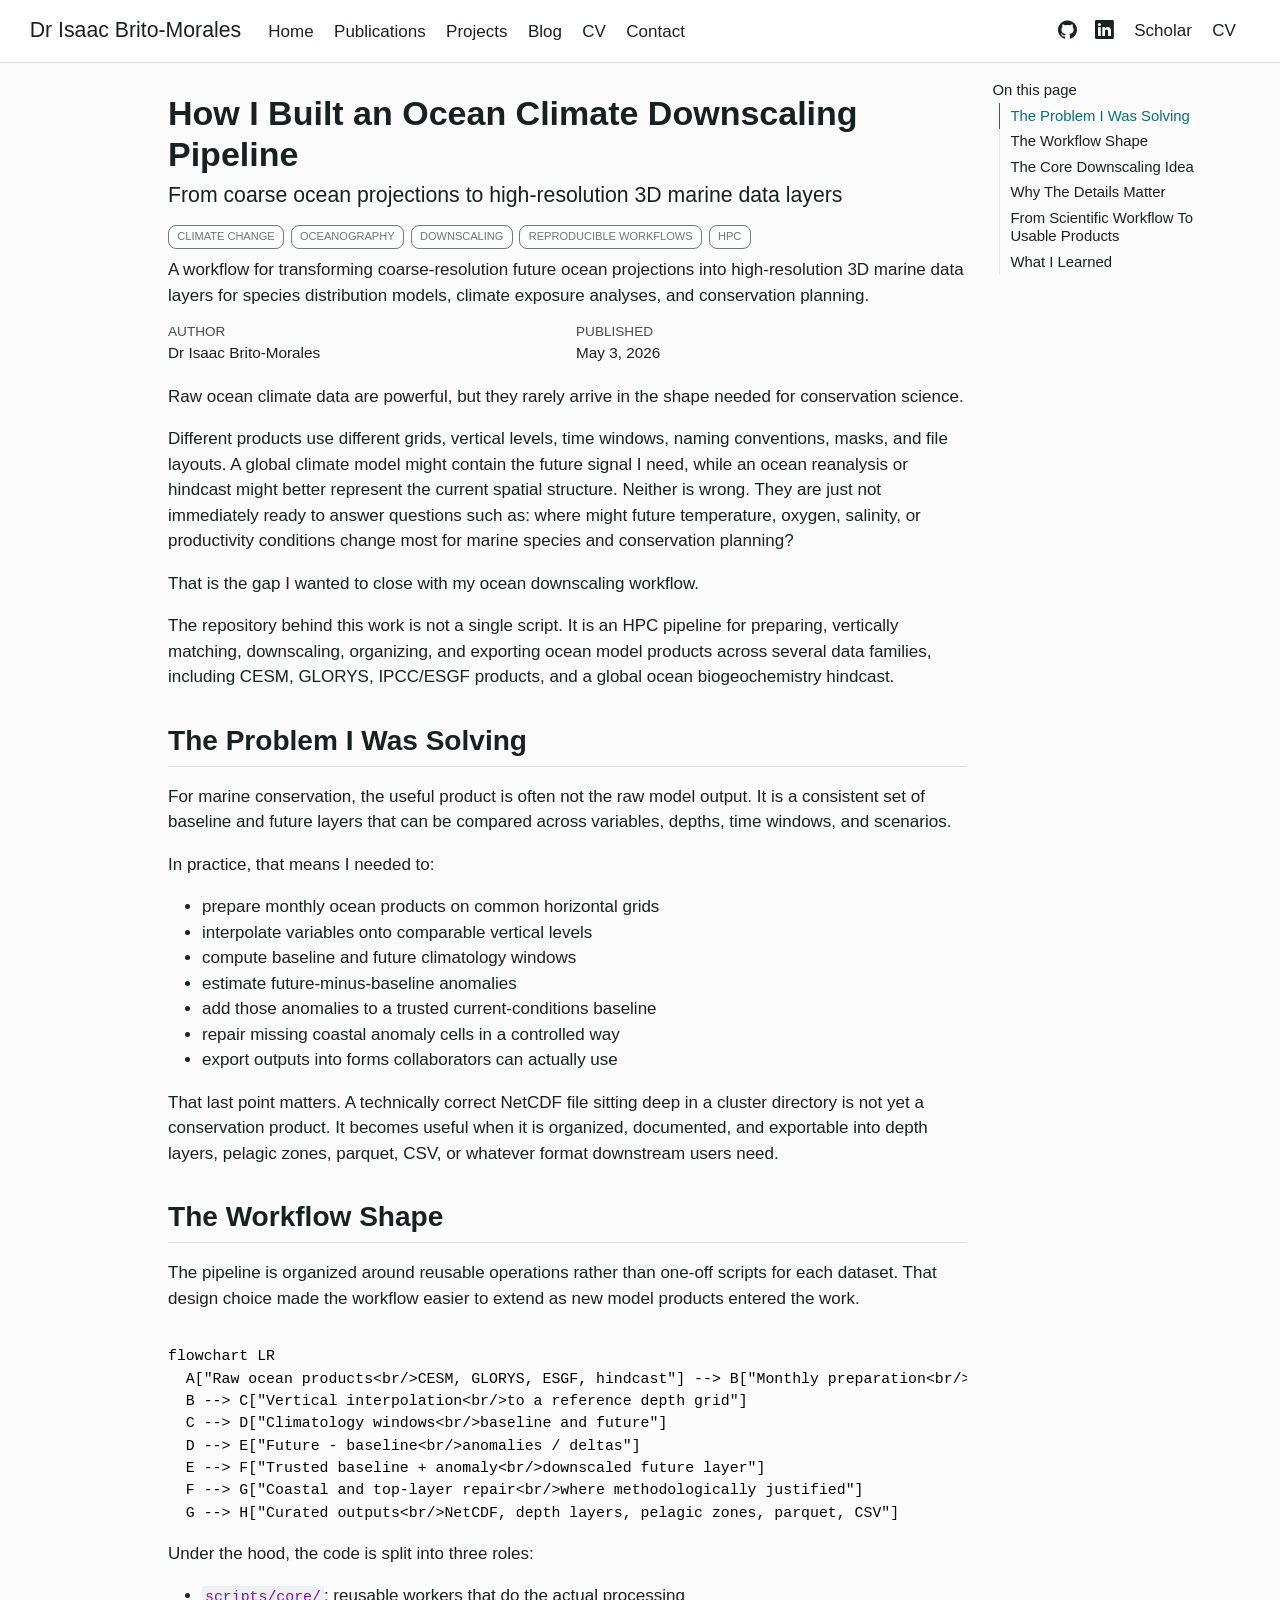
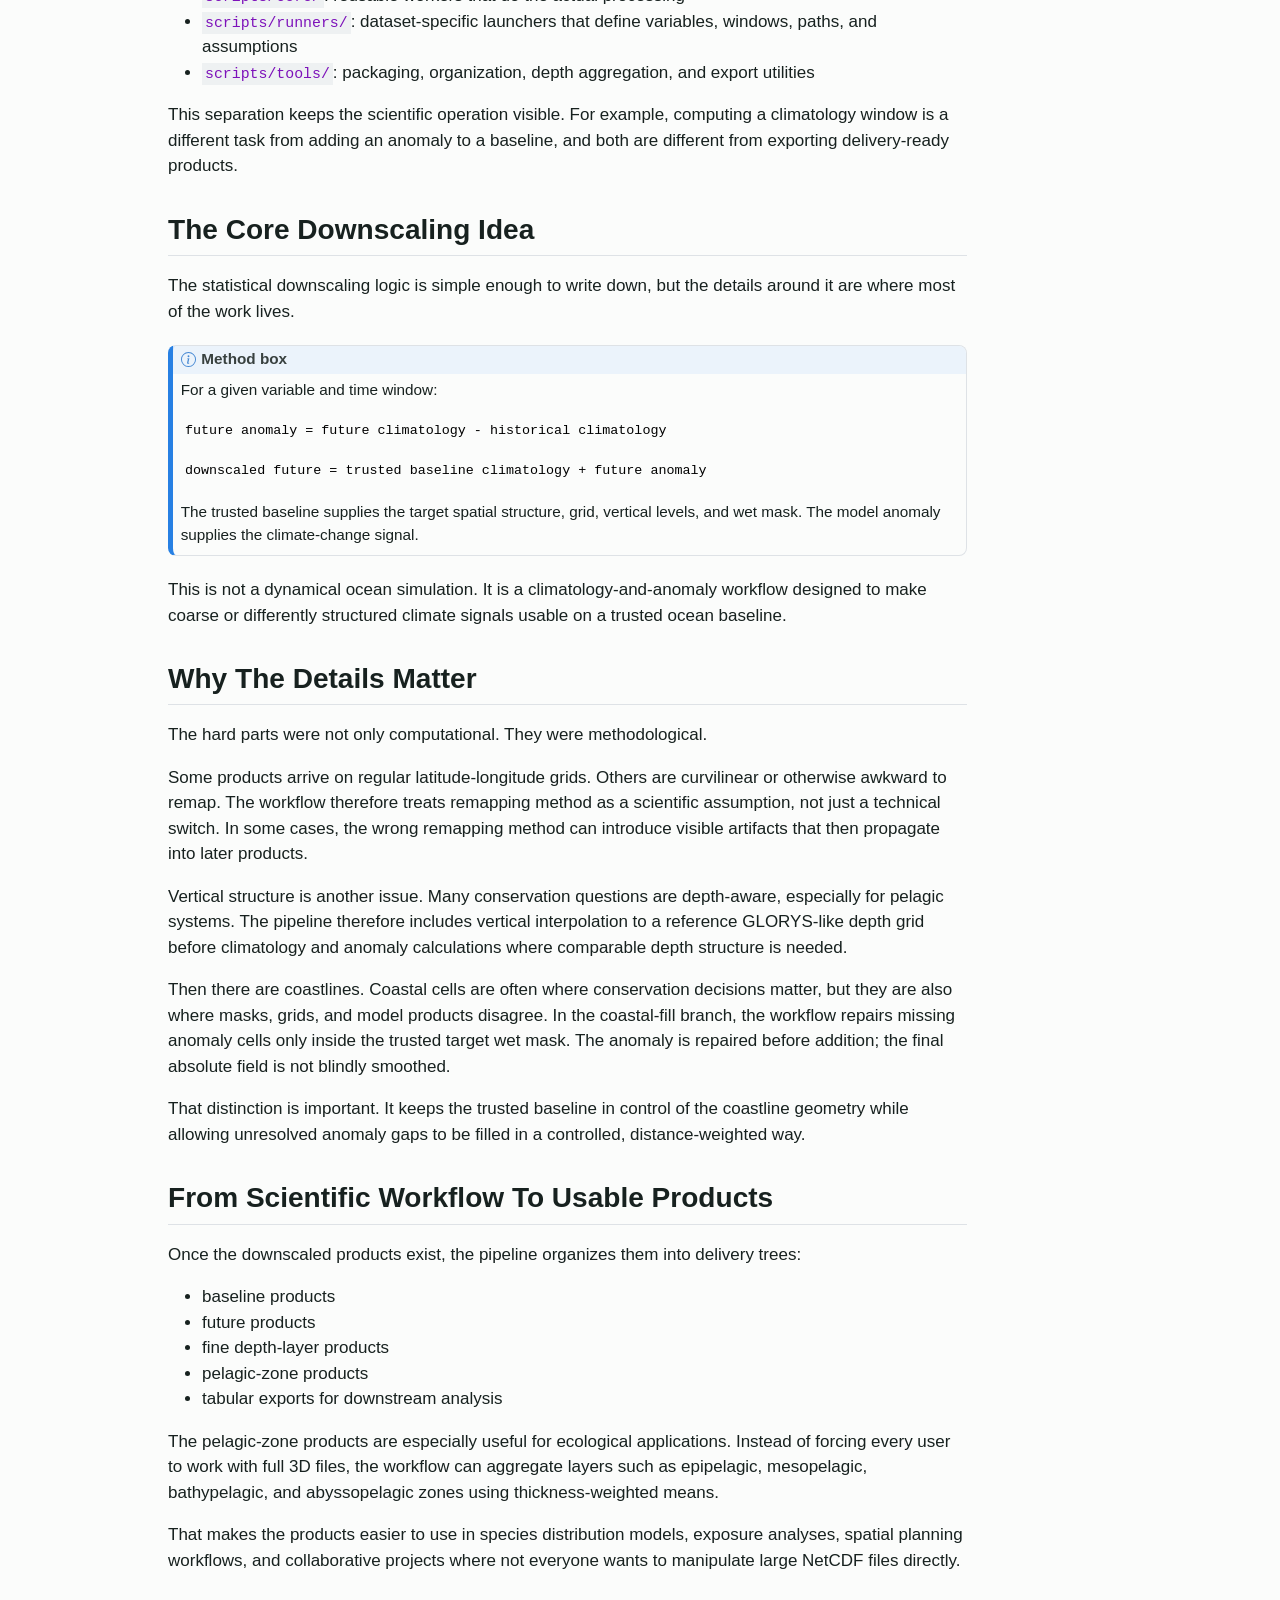
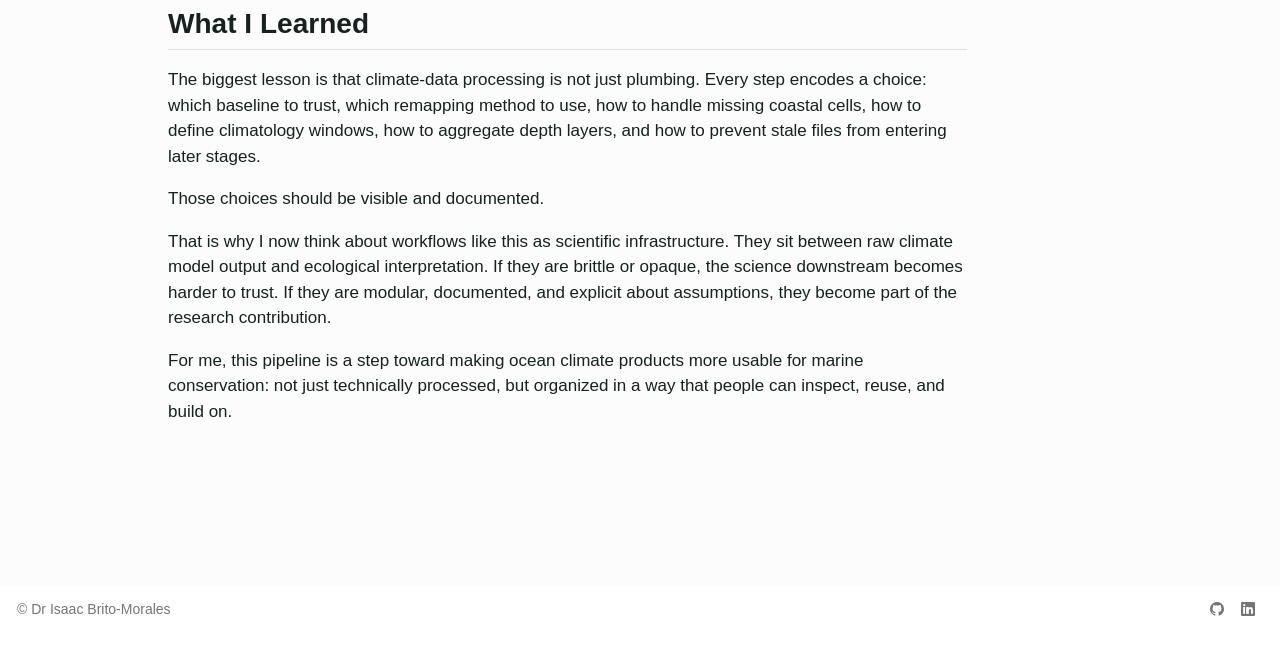
==== docs/posts/ocean-climate-downscaling-pipeline/index.html @ 785f047c "Remove share-post script and update Bootstrap Remove the Web Share API "share-post" script (deleted " ====
<!DOCTYPE html>
<html xmlns="http://www.w3.org/1999/xhtml" lang="en" xml:lang="en"><head>

<meta charset="utf-8">
<meta name="generator" content="quarto-1.8.26">

<meta name="viewport" content="width=device-width, initial-scale=1.0, user-scalable=yes">

<meta name="author" content="Dr Isaac Brito-Morales">
<meta name="dcterms.date" content="2026-05-03">
<meta name="description" content="A workflow for transforming coarse-resolution future ocean projections into high-resolution 3D marine data layers for species distribution models, climate exposure analyses, and conservation planning.">

<title>How I Built an Ocean Climate Downscaling Pipeline – Dr Isaac Brito-Morales</title>
<style>
code{white-space: pre-wrap;}
span.smallcaps{font-variant: small-caps;}
div.columns{display: flex; gap: min(4vw, 1.5em);}
div.column{flex: auto; overflow-x: auto;}
div.hanging-indent{margin-left: 1.5em; text-indent: -1.5em;}
ul.task-list{list-style: none;}
ul.task-list li input[type="checkbox"] {
  width: 0.8em;
  margin: 0 0.8em 0.2em -1em; /* quarto-specific, see https://github.com/quarto-dev/quarto-cli/issues/4556 */ 
  vertical-align: middle;
}
</style>


<script src="../../site_libs/quarto-nav/quarto-nav.js"></script>
<script src="../../site_libs/clipboard/clipboard.min.js"></script>
<script src="../../site_libs/quarto-search/autocomplete.umd.js"></script>
<script src="../../site_libs/quarto-search/fuse.min.js"></script>
<script src="../../site_libs/quarto-search/quarto-search.js"></script>
<meta name="quarto:offset" content="../../">
<link href="../../content/images/isaac-brito-morales_v02.jpg" rel="icon" type="image/jpeg">
<script src="../../site_libs/quarto-html/quarto.js" type="module"></script>
<script src="../../site_libs/quarto-html/tabsets/tabsets.js" type="module"></script>
<script src="../../site_libs/quarto-html/axe/axe-check.js" type="module"></script>
<script src="../../site_libs/quarto-html/popper.min.js"></script>
<script src="../../site_libs/quarto-html/tippy.umd.min.js"></script>
<script src="../../site_libs/quarto-html/anchor.min.js"></script>
<link href="../../site_libs/quarto-html/tippy.css" rel="stylesheet">
<link href="../../site_libs/quarto-html/quarto-syntax-highlighting-587c61ba64f3a5504c4d52d930310e48.css" rel="stylesheet" id="quarto-text-highlighting-styles">
<script src="../../site_libs/bootstrap/bootstrap.min.js"></script>
<link href="../../site_libs/bootstrap/bootstrap-icons.css" rel="stylesheet">
<link href="../../site_libs/bootstrap/bootstrap-53d96bb4342333775a20fdd3372e1a85.min.css" rel="stylesheet" append-hash="true" id="quarto-bootstrap" data-mode="light">
<script id="quarto-search-options" type="application/json">{
  "location": "navbar",
  "copy-button": false,
  "collapse-after": 3,
  "panel-placement": "end",
  "type": "overlay",
  "limit": 50,
  "keyboard-shortcut": [
    "f",
    "/",
    "s"
  ],
  "language": {
    "search-no-results-text": "No results",
    "search-matching-documents-text": "matching documents",
    "search-copy-link-title": "Copy link to search",
    "search-hide-matches-text": "Hide additional matches",
    "search-more-match-text": "more match in this document",
    "search-more-matches-text": "more matches in this document",
    "search-clear-button-title": "Clear",
    "search-text-placeholder": "",
    "search-detached-cancel-button-title": "Cancel",
    "search-submit-button-title": "Submit",
    "search-label": "Search"
  }
}</script>
<style>html{ scroll-behavior: smooth; }</style>
<script src="../../site_libs/quarto-diagram/mermaid.min.js"></script>
<script src="../../site_libs/quarto-diagram/mermaid-init.js"></script>
<link href="../../site_libs/quarto-diagram/mermaid.css" rel="stylesheet">


<meta property="og:title" content="How I Built an Ocean Climate Downscaling Pipeline – Dr Isaac Brito-Morales">
<meta property="og:description" content="A workflow for transforming coarse-resolution future ocean projections into high-resolution 3D marine data layers for species distribution models, climate exposure analyses, and conservation planning.">
<meta property="og:image" content="https://isaakbm.github.io/content/images/noaa-earth-2026-04-14.jpg">
<meta property="og:site_name" content="Dr Isaac Brito-Morales">
<meta property="og:image:alt" content="NOAA satellite view of Earth over the Pacific Ocean on April 14, 2026.">
<meta name="twitter:title" content="How I Built an Ocean Climate Downscaling Pipeline – Dr Isaac Brito-Morales">
<meta name="twitter:description" content="A workflow for transforming coarse-resolution future ocean projections into high-resolution 3D marine data layers for species distribution models, climate exposure analyses, and conservation planning.">
<meta name="twitter:image" content="https://isaakbm.github.io/content/images/noaa-earth-2026-04-14.jpg">
<meta name="twitter:card" content="summary_large_image">
<meta name="twitter:image:alt" content="NOAA satellite view of Earth over the Pacific Ocean on April 14, 2026.">
</head>

<body class="nav-fixed quarto-light">

<div id="quarto-search-results"></div>
  <header id="quarto-header" class="headroom fixed-top">
    <nav class="navbar navbar-expand-lg " data-bs-theme="dark">
      <div class="navbar-container container-fluid">
      <div class="navbar-brand-container mx-auto">
    <a class="navbar-brand" href="../../index.html">
    <span class="navbar-title">Dr Isaac Brito-Morales</span>
    </a>
  </div>
            <div id="quarto-search" class="" title="Search"></div>
          <button class="navbar-toggler" type="button" data-bs-toggle="collapse" data-bs-target="#navbarCollapse" aria-controls="navbarCollapse" role="menu" aria-expanded="false" aria-label="Toggle navigation" onclick="if (window.quartoToggleHeadroom) { window.quartoToggleHeadroom(); }">
  <span class="navbar-toggler-icon"></span>
</button>
          <div class="collapse navbar-collapse" id="navbarCollapse">
            <ul class="navbar-nav navbar-nav-scroll me-auto">
  <li class="nav-item">
    <a class="nav-link" href="../../index.html"> 
<span class="menu-text">Home</span></a>
  </li>  
  <li class="nav-item">
    <a class="nav-link" href="../../publications.html"> 
<span class="menu-text">Publications</span></a>
  </li>  
  <li class="nav-item">
    <a class="nav-link" href="../../projects.html"> 
<span class="menu-text">Projects</span></a>
  </li>  
  <li class="nav-item">
    <a class="nav-link" href="../../posts.html"> 
<span class="menu-text">Blog</span></a>
  </li>  
  <li class="nav-item">
    <a class="nav-link" href="../../cv.html"> 
<span class="menu-text">CV</span></a>
  </li>  
  <li class="nav-item">
    <a class="nav-link" href="../../contact.html"> 
<span class="menu-text">Contact</span></a>
  </li>  
</ul>
            <ul class="navbar-nav navbar-nav-scroll ms-auto">
  <li class="nav-item compact">
    <a class="nav-link" href="https://github.com/IsaakBM"> <i class="bi bi-github" role="img" aria-label="GitHub">
</i> 
<span class="menu-text"></span></a>
  </li>  
  <li class="nav-item compact">
    <a class="nav-link" href="https://www.linkedin.com/in/isaakbm/"> <i class="bi bi-linkedin" role="img" aria-label="LinkedIn">
</i> 
<span class="menu-text"></span></a>
  </li>  
  <li class="nav-item">
    <a class="nav-link" href="https://scholar.google.com.au/citations?hl=en&amp;view_op=list_works&amp;gmla=AJsN-F5xl24DTIsGvaLU0eC3m1MDcho9MYiREe36Fg2N9Gi43a7GrLAl9R9cx9tlP3Ojy3Pbw3vQR5GjWGaxFt8PX-UPtBPkYpyCpTKp2huz5V-G2VpbMQ0&amp;user=o0-V01oAAAAJ#d=gsc_md_cod&amp;t=1777789187183&amp;u=%2Fcitations%3Fview_op%3Dlist_colleagues%26hl%3Den%26json%3D%26user%3Do0-V01oAAAAJ%23t%3Dgsc_cod_lc"> 
<span class="menu-text">Scholar</span></a>
  </li>  
  <li class="nav-item">
    <a class="nav-link" href="../../content/pdf/CV_academic_v02.pdf"> 
<span class="menu-text">CV</span></a>
  </li>  
</ul>
          </div> <!-- /navcollapse -->
            <div class="quarto-navbar-tools">
</div>
      </div> <!-- /container-fluid -->
    </nav>
</header>
<!-- content -->
<div id="quarto-content" class="quarto-container page-columns page-rows-contents page-layout-article page-navbar">
<!-- sidebar -->
<!-- margin-sidebar -->
    <div id="quarto-margin-sidebar" class="sidebar margin-sidebar">
        <nav id="TOC" role="doc-toc" class="toc-active">
    <h2 id="toc-title">On this page</h2>
   
  <ul>
  <li><a href="#the-problem-i-was-solving" id="toc-the-problem-i-was-solving" class="nav-link active" data-scroll-target="#the-problem-i-was-solving">The Problem I Was Solving</a></li>
  <li><a href="#the-workflow-shape" id="toc-the-workflow-shape" class="nav-link" data-scroll-target="#the-workflow-shape">The Workflow Shape</a></li>
  <li><a href="#the-core-downscaling-idea" id="toc-the-core-downscaling-idea" class="nav-link" data-scroll-target="#the-core-downscaling-idea">The Core Downscaling Idea</a></li>
  <li><a href="#why-the-details-matter" id="toc-why-the-details-matter" class="nav-link" data-scroll-target="#why-the-details-matter">Why The Details Matter</a></li>
  <li><a href="#from-scientific-workflow-to-usable-products" id="toc-from-scientific-workflow-to-usable-products" class="nav-link" data-scroll-target="#from-scientific-workflow-to-usable-products">From Scientific Workflow To Usable Products</a></li>
  <li><a href="#what-i-learned" id="toc-what-i-learned" class="nav-link" data-scroll-target="#what-i-learned">What I Learned</a></li>
  </ul>
</nav>
    </div>
<!-- main -->
<main class="content" id="quarto-document-content">

<header id="title-block-header" class="quarto-title-block default">
<div class="quarto-title">
<h1 class="title">How I Built an Ocean Climate Downscaling Pipeline</h1>
<p class="subtitle lead">From coarse ocean projections to high-resolution 3D marine data layers</p>
  <div class="quarto-categories">
    <div class="quarto-category">climate change</div>
    <div class="quarto-category">oceanography</div>
    <div class="quarto-category">downscaling</div>
    <div class="quarto-category">reproducible workflows</div>
    <div class="quarto-category">HPC</div>
  </div>
  </div>

<div>
  <div class="description">
    A workflow for transforming coarse-resolution future ocean projections into high-resolution 3D marine data layers for species distribution models, climate exposure analyses, and conservation planning.
  </div>
</div>


<div class="quarto-title-meta">

    <div>
    <div class="quarto-title-meta-heading">Author</div>
    <div class="quarto-title-meta-contents">
             <p>Dr Isaac Brito-Morales </p>
          </div>
  </div>
    
    <div>
    <div class="quarto-title-meta-heading">Published</div>
    <div class="quarto-title-meta-contents">
      <p class="date">May 3, 2026</p>
    </div>
  </div>
  
    
  </div>
  


</header>


<p>Raw ocean climate data are powerful, but they rarely arrive in the shape needed for conservation science.</p>
<p>Different products use different grids, vertical levels, time windows, naming conventions, masks, and file layouts. A global climate model might contain the future signal I need, while an ocean reanalysis or hindcast might better represent the current spatial structure. Neither is wrong. They are just not immediately ready to answer questions such as: where might future temperature, oxygen, salinity, or productivity conditions change most for marine species and conservation planning?</p>
<p>That is the gap I wanted to close with my ocean downscaling workflow.</p>
<p>The repository behind this work is not a single script. It is an HPC pipeline for preparing, vertically matching, downscaling, organizing, and exporting ocean model products across several data families, including CESM, GLORYS, IPCC/ESGF products, and a global ocean biogeochemistry hindcast.</p>
<section id="the-problem-i-was-solving" class="level2">
<h2 class="anchored" data-anchor-id="the-problem-i-was-solving">The Problem I Was Solving</h2>
<p>For marine conservation, the useful product is often not the raw model output. It is a consistent set of baseline and future layers that can be compared across variables, depths, time windows, and scenarios.</p>
<p>In practice, that means I needed to:</p>
<ul>
<li>prepare monthly ocean products on common horizontal grids</li>
<li>interpolate variables onto comparable vertical levels</li>
<li>compute baseline and future climatology windows</li>
<li>estimate future-minus-baseline anomalies</li>
<li>add those anomalies to a trusted current-conditions baseline</li>
<li>repair missing coastal anomaly cells in a controlled way</li>
<li>export outputs into forms collaborators can actually use</li>
</ul>
<p>That last point matters. A technically correct NetCDF file sitting deep in a cluster directory is not yet a conservation product. It becomes useful when it is organized, documented, and exportable into depth layers, pelagic zones, parquet, CSV, or whatever format downstream users need.</p>
</section>
<section id="the-workflow-shape" class="level2">
<h2 class="anchored" data-anchor-id="the-workflow-shape">The Workflow Shape</h2>
<p>The pipeline is organized around reusable operations rather than one-off scripts for each dataset. That design choice made the workflow easier to extend as new model products entered the work.</p>
<div class="cell" data-layout-align="default">
<div class="cell-output-display">
<div>
<p></p><figure class="figure"><p></p>
<div>
<pre class="mermaid mermaid-js">flowchart LR
  A["Raw ocean products&lt;br/&gt;CESM, GLORYS, ESGF, hindcast"] --&gt; B["Monthly preparation&lt;br/&gt;and horizontal harmonization"]
  B --&gt; C["Vertical interpolation&lt;br/&gt;to a reference depth grid"]
  C --&gt; D["Climatology windows&lt;br/&gt;baseline and future"]
  D --&gt; E["Future - baseline&lt;br/&gt;anomalies / deltas"]
  E --&gt; F["Trusted baseline + anomaly&lt;br/&gt;downscaled future layer"]
  F --&gt; G["Coastal and top-layer repair&lt;br/&gt;where methodologically justified"]
  G --&gt; H["Curated outputs&lt;br/&gt;NetCDF, depth layers, pelagic zones, parquet, CSV"]
</pre>
</div>
<p></p></figure><p></p>
</div>
</div>
</div>
<p>Under the hood, the code is split into three roles:</p>
<ul>
<li><code>scripts/core/</code>: reusable workers that do the actual processing</li>
<li><code>scripts/runners/</code>: dataset-specific launchers that define variables, windows, paths, and assumptions</li>
<li><code>scripts/tools/</code>: packaging, organization, depth aggregation, and export utilities</li>
</ul>
<p>This separation keeps the scientific operation visible. For example, computing a climatology window is a different task from adding an anomaly to a baseline, and both are different from exporting delivery-ready products.</p>
</section>
<section id="the-core-downscaling-idea" class="level2">
<h2 class="anchored" data-anchor-id="the-core-downscaling-idea">The Core Downscaling Idea</h2>
<p>The statistical downscaling logic is simple enough to write down, but the details around it are where most of the work lives.</p>
<div class="callout callout-style-default callout-note callout-titled">
<div class="callout-header d-flex align-content-center">
<div class="callout-icon-container">
<i class="callout-icon"></i>
</div>
<div class="callout-title-container flex-fill">
<span class="screen-reader-only">Note</span>Method box
</div>
</div>
<div class="callout-body-container callout-body">
<p>For a given variable and time window:</p>
<pre class="text"><code>future anomaly = future climatology - historical climatology

downscaled future = trusted baseline climatology + future anomaly</code></pre>
<p>The trusted baseline supplies the target spatial structure, grid, vertical levels, and wet mask. The model anomaly supplies the climate-change signal.</p>
</div>
</div>
<p>This is not a dynamical ocean simulation. It is a climatology-and-anomaly workflow designed to make coarse or differently structured climate signals usable on a trusted ocean baseline.</p>
</section>
<section id="why-the-details-matter" class="level2">
<h2 class="anchored" data-anchor-id="why-the-details-matter">Why The Details Matter</h2>
<p>The hard parts were not only computational. They were methodological.</p>
<p>Some products arrive on regular latitude-longitude grids. Others are curvilinear or otherwise awkward to remap. The workflow therefore treats remapping method as a scientific assumption, not just a technical switch. In some cases, the wrong remapping method can introduce visible artifacts that then propagate into later products.</p>
<p>Vertical structure is another issue. Many conservation questions are depth-aware, especially for pelagic systems. The pipeline therefore includes vertical interpolation to a reference GLORYS-like depth grid before climatology and anomaly calculations where comparable depth structure is needed.</p>
<p>Then there are coastlines. Coastal cells are often where conservation decisions matter, but they are also where masks, grids, and model products disagree. In the coastal-fill branch, the workflow repairs missing anomaly cells only inside the trusted target wet mask. The anomaly is repaired before addition; the final absolute field is not blindly smoothed.</p>
<p>That distinction is important. It keeps the trusted baseline in control of the coastline geometry while allowing unresolved anomaly gaps to be filled in a controlled, distance-weighted way.</p>
</section>
<section id="from-scientific-workflow-to-usable-products" class="level2">
<h2 class="anchored" data-anchor-id="from-scientific-workflow-to-usable-products">From Scientific Workflow To Usable Products</h2>
<p>Once the downscaled products exist, the pipeline organizes them into delivery trees:</p>
<ul>
<li>baseline products</li>
<li>future products</li>
<li>fine depth-layer products</li>
<li>pelagic-zone products</li>
<li>tabular exports for downstream analysis</li>
</ul>
<p>The pelagic-zone products are especially useful for ecological applications. Instead of forcing every user to work with full 3D files, the workflow can aggregate layers such as epipelagic, mesopelagic, bathypelagic, and abyssopelagic zones using thickness-weighted means.</p>
<p>That makes the products easier to use in species distribution models, exposure analyses, spatial planning workflows, and collaborative projects where not everyone wants to manipulate large NetCDF files directly.</p>
</section>
<section id="what-i-learned" class="level2">
<h2 class="anchored" data-anchor-id="what-i-learned">What I Learned</h2>
<p>The biggest lesson is that climate-data processing is not just plumbing. Every step encodes a choice: which baseline to trust, which remapping method to use, how to handle missing coastal cells, how to define climatology windows, how to aggregate depth layers, and how to prevent stale files from entering later stages.</p>
<p>Those choices should be visible and documented.</p>
<p>That is why I now think about workflows like this as scientific infrastructure. They sit between raw climate model output and ecological interpretation. If they are brittle or opaque, the science downstream becomes harder to trust. If they are modular, documented, and explicit about assumptions, they become part of the research contribution.</p>
<p>For me, this pipeline is a step toward making ocean climate products more usable for marine conservation: not just technically processed, but organized in a way that people can inspect, reuse, and build on.</p>


</section>

</main> <!-- /main -->
<script id="quarto-html-after-body" type="application/javascript">
  window.document.addEventListener("DOMContentLoaded", function (event) {
    const icon = "";
    const anchorJS = new window.AnchorJS();
    anchorJS.options = {
      placement: 'right',
      icon: icon
    };
    anchorJS.add('.anchored');
    const isCodeAnnotation = (el) => {
      for (const clz of el.classList) {
        if (clz.startsWith('code-annotation-')) {                     
          return true;
        }
      }
      return false;
    }
    const onCopySuccess = function(e) {
      // button target
      const button = e.trigger;
      // don't keep focus
      button.blur();
      // flash "checked"
      button.classList.add('code-copy-button-checked');
      var currentTitle = button.getAttribute("title");
      button.setAttribute("title", "Copied!");
      let tooltip;
      if (window.bootstrap) {
        button.setAttribute("data-bs-toggle", "tooltip");
        button.setAttribute("data-bs-placement", "left");
        button.setAttribute("data-bs-title", "Copied!");
        tooltip = new bootstrap.Tooltip(button, 
          { trigger: "manual", 
            customClass: "code-copy-button-tooltip",
            offset: [0, -8]});
        tooltip.show();    
      }
      setTimeout(function() {
        if (tooltip) {
          tooltip.hide();
          button.removeAttribute("data-bs-title");
          button.removeAttribute("data-bs-toggle");
          button.removeAttribute("data-bs-placement");
        }
        button.setAttribute("title", currentTitle);
        button.classList.remove('code-copy-button-checked');
      }, 1000);
      // clear code selection
      e.clearSelection();
    }
    const getTextToCopy = function(trigger) {
      const outerScaffold = trigger.parentElement.cloneNode(true);
      const codeEl = outerScaffold.querySelector('code');
      for (const childEl of codeEl.children) {
        if (isCodeAnnotation(childEl)) {
          childEl.remove();
        }
      }
      return codeEl.innerText;
    }
    const clipboard = new window.ClipboardJS('.code-copy-button:not([data-in-quarto-modal])', {
      text: getTextToCopy
    });
    clipboard.on('success', onCopySuccess);
    if (window.document.getElementById('quarto-embedded-source-code-modal')) {
      const clipboardModal = new window.ClipboardJS('.code-copy-button[data-in-quarto-modal]', {
        text: getTextToCopy,
        container: window.document.getElementById('quarto-embedded-source-code-modal')
      });
      clipboardModal.on('success', onCopySuccess);
    }
      var localhostRegex = new RegExp(/^(?:http|https):\/\/localhost\:?[0-9]*\//);
      var mailtoRegex = new RegExp(/^mailto:/);
        var filterRegex = new RegExp("https:\/\/isaakbm\.github\.io");
      var isInternal = (href) => {
          return filterRegex.test(href) || localhostRegex.test(href) || mailtoRegex.test(href);
      }
      // Inspect non-navigation links and adorn them if external
     var links = window.document.querySelectorAll('a[href]:not(.nav-link):not(.navbar-brand):not(.toc-action):not(.sidebar-link):not(.sidebar-item-toggle):not(.pagination-link):not(.no-external):not([aria-hidden]):not(.dropdown-item):not(.quarto-navigation-tool):not(.about-link)');
      for (var i=0; i<links.length; i++) {
        const link = links[i];
        if (!isInternal(link.href)) {
          // undo the damage that might have been done by quarto-nav.js in the case of
          // links that we want to consider external
          if (link.dataset.originalHref !== undefined) {
            link.href = link.dataset.originalHref;
          }
        }
      }
    function tippyHover(el, contentFn, onTriggerFn, onUntriggerFn) {
      const config = {
        allowHTML: true,
        maxWidth: 500,
        delay: 100,
        arrow: false,
        appendTo: function(el) {
            return el.parentElement;
        },
        interactive: true,
        interactiveBorder: 10,
        theme: 'quarto',
        placement: 'bottom-start',
      };
      if (contentFn) {
        config.content = contentFn;
      }
      if (onTriggerFn) {
        config.onTrigger = onTriggerFn;
      }
      if (onUntriggerFn) {
        config.onUntrigger = onUntriggerFn;
      }
      window.tippy(el, config); 
    }
    const noterefs = window.document.querySelectorAll('a[role="doc-noteref"]');
    for (var i=0; i<noterefs.length; i++) {
      const ref = noterefs[i];
      tippyHover(ref, function() {
        // use id or data attribute instead here
        let href = ref.getAttribute('data-footnote-href') || ref.getAttribute('href');
        try { href = new URL(href).hash; } catch {}
        const id = href.replace(/^#\/?/, "");
        const note = window.document.getElementById(id);
        if (note) {
          return note.innerHTML;
        } else {
          return "";
        }
      });
    }
    const xrefs = window.document.querySelectorAll('a.quarto-xref');
    const processXRef = (id, note) => {
      // Strip column container classes
      const stripColumnClz = (el) => {
        el.classList.remove("page-full", "page-columns");
        if (el.children) {
          for (const child of el.children) {
            stripColumnClz(child);
          }
        }
      }
      stripColumnClz(note)
      if (id === null || id.startsWith('sec-')) {
        // Special case sections, only their first couple elements
        const container = document.createElement("div");
        if (note.children && note.children.length > 2) {
          container.appendChild(note.children[0].cloneNode(true));
          for (let i = 1; i < note.children.length; i++) {
            const child = note.children[i];
            if (child.tagName === "P" && child.innerText === "") {
              continue;
            } else {
              container.appendChild(child.cloneNode(true));
              break;
            }
          }
          if (window.Quarto?.typesetMath) {
            window.Quarto.typesetMath(container);
          }
          return container.innerHTML
        } else {
          if (window.Quarto?.typesetMath) {
            window.Quarto.typesetMath(note);
          }
          return note.innerHTML;
        }
      } else {
        // Remove any anchor links if they are present
        const anchorLink = note.querySelector('a.anchorjs-link');
        if (anchorLink) {
          anchorLink.remove();
        }
        if (window.Quarto?.typesetMath) {
          window.Quarto.typesetMath(note);
        }
        if (note.classList.contains("callout")) {
          return note.outerHTML;
        } else {
          return note.innerHTML;
        }
      }
    }
    for (var i=0; i<xrefs.length; i++) {
      const xref = xrefs[i];
      tippyHover(xref, undefined, function(instance) {
        instance.disable();
        let url = xref.getAttribute('href');
        let hash = undefined; 
        if (url.startsWith('#')) {
          hash = url;
        } else {
          try { hash = new URL(url).hash; } catch {}
        }
        if (hash) {
          const id = hash.replace(/^#\/?/, "");
          const note = window.document.getElementById(id);
          if (note !== null) {
            try {
              const html = processXRef(id, note.cloneNode(true));
              instance.setContent(html);
            } finally {
              instance.enable();
              instance.show();
            }
          } else {
            // See if we can fetch this
            fetch(url.split('#')[0])
            .then(res => res.text())
            .then(html => {
              const parser = new DOMParser();
              const htmlDoc = parser.parseFromString(html, "text/html");
              const note = htmlDoc.getElementById(id);
              if (note !== null) {
                const html = processXRef(id, note);
                instance.setContent(html);
              } 
            }).finally(() => {
              instance.enable();
              instance.show();
            });
          }
        } else {
          // See if we can fetch a full url (with no hash to target)
          // This is a special case and we should probably do some content thinning / targeting
          fetch(url)
          .then(res => res.text())
          .then(html => {
            const parser = new DOMParser();
            const htmlDoc = parser.parseFromString(html, "text/html");
            const note = htmlDoc.querySelector('main.content');
            if (note !== null) {
              // This should only happen for chapter cross references
              // (since there is no id in the URL)
              // remove the first header
              if (note.children.length > 0 && note.children[0].tagName === "HEADER") {
                note.children[0].remove();
              }
              const html = processXRef(null, note);
              instance.setContent(html);
            } 
          }).finally(() => {
            instance.enable();
            instance.show();
          });
        }
      }, function(instance) {
      });
    }
        let selectedAnnoteEl;
        const selectorForAnnotation = ( cell, annotation) => {
          let cellAttr = 'data-code-cell="' + cell + '"';
          let lineAttr = 'data-code-annotation="' +  annotation + '"';
          const selector = 'span[' + cellAttr + '][' + lineAttr + ']';
          return selector;
        }
        const selectCodeLines = (annoteEl) => {
          const doc = window.document;
          const targetCell = annoteEl.getAttribute("data-target-cell");
          const targetAnnotation = annoteEl.getAttribute("data-target-annotation");
          const annoteSpan = window.document.querySelector(selectorForAnnotation(targetCell, targetAnnotation));
          const lines = annoteSpan.getAttribute("data-code-lines").split(",");
          const lineIds = lines.map((line) => {
            return targetCell + "-" + line;
          })
          let top = null;
          let height = null;
          let parent = null;
          if (lineIds.length > 0) {
              //compute the position of the single el (top and bottom and make a div)
              const el = window.document.getElementById(lineIds[0]);
              top = el.offsetTop;
              height = el.offsetHeight;
              parent = el.parentElement.parentElement;
            if (lineIds.length > 1) {
              const lastEl = window.document.getElementById(lineIds[lineIds.length - 1]);
              const bottom = lastEl.offsetTop + lastEl.offsetHeight;
              height = bottom - top;
            }
            if (top !== null && height !== null && parent !== null) {
              // cook up a div (if necessary) and position it 
              let div = window.document.getElementById("code-annotation-line-highlight");
              if (div === null) {
                div = window.document.createElement("div");
                div.setAttribute("id", "code-annotation-line-highlight");
                div.style.position = 'absolute';
                parent.appendChild(div);
              }
              div.style.top = top - 2 + "px";
              div.style.height = height + 4 + "px";
              div.style.left = 0;
              let gutterDiv = window.document.getElementById("code-annotation-line-highlight-gutter");
              if (gutterDiv === null) {
                gutterDiv = window.document.createElement("div");
                gutterDiv.setAttribute("id", "code-annotation-line-highlight-gutter");
                gutterDiv.style.position = 'absolute';
                const codeCell = window.document.getElementById(targetCell);
                const gutter = codeCell.querySelector('.code-annotation-gutter');
                gutter.appendChild(gutterDiv);
              }
              gutterDiv.style.top = top - 2 + "px";
              gutterDiv.style.height = height + 4 + "px";
            }
            selectedAnnoteEl = annoteEl;
          }
        };
        const unselectCodeLines = () => {
          const elementsIds = ["code-annotation-line-highlight", "code-annotation-line-highlight-gutter"];
          elementsIds.forEach((elId) => {
            const div = window.document.getElementById(elId);
            if (div) {
              div.remove();
            }
          });
          selectedAnnoteEl = undefined;
        };
          // Handle positioning of the toggle
      window.addEventListener(
        "resize",
        throttle(() => {
          elRect = undefined;
          if (selectedAnnoteEl) {
            selectCodeLines(selectedAnnoteEl);
          }
        }, 10)
      );
      function throttle(fn, ms) {
      let throttle = false;
      let timer;
        return (...args) => {
          if(!throttle) { // first call gets through
              fn.apply(this, args);
              throttle = true;
          } else { // all the others get throttled
              if(timer) clearTimeout(timer); // cancel #2
              timer = setTimeout(() => {
                fn.apply(this, args);
                timer = throttle = false;
              }, ms);
          }
        };
      }
        // Attach click handler to the DT
        const annoteDls = window.document.querySelectorAll('dt[data-target-cell]');
        for (const annoteDlNode of annoteDls) {
          annoteDlNode.addEventListener('click', (event) => {
            const clickedEl = event.target;
            if (clickedEl !== selectedAnnoteEl) {
              unselectCodeLines();
              const activeEl = window.document.querySelector('dt[data-target-cell].code-annotation-active');
              if (activeEl) {
                activeEl.classList.remove('code-annotation-active');
              }
              selectCodeLines(clickedEl);
              clickedEl.classList.add('code-annotation-active');
            } else {
              // Unselect the line
              unselectCodeLines();
              clickedEl.classList.remove('code-annotation-active');
            }
          });
        }
    const findCites = (el) => {
      const parentEl = el.parentElement;
      if (parentEl) {
        const cites = parentEl.dataset.cites;
        if (cites) {
          return {
            el,
            cites: cites.split(' ')
          };
        } else {
          return findCites(el.parentElement)
        }
      } else {
        return undefined;
      }
    };
    var bibliorefs = window.document.querySelectorAll('a[role="doc-biblioref"]');
    for (var i=0; i<bibliorefs.length; i++) {
      const ref = bibliorefs[i];
      const citeInfo = findCites(ref);
      if (citeInfo) {
        tippyHover(citeInfo.el, function() {
          var popup = window.document.createElement('div');
          citeInfo.cites.forEach(function(cite) {
            var citeDiv = window.document.createElement('div');
            citeDiv.classList.add('hanging-indent');
            citeDiv.classList.add('csl-entry');
            var biblioDiv = window.document.getElementById('ref-' + cite);
            if (biblioDiv) {
              citeDiv.innerHTML = biblioDiv.innerHTML;
            }
            popup.appendChild(citeDiv);
          });
          return popup.innerHTML;
        });
      }
    }
  });
  </script>
</div> <!-- /content -->
<footer class="footer">
  <div class="nav-footer">
    <div class="nav-footer-left">
<p>© Dr Isaac Brito-Morales</p>
</div>   
    <div class="nav-footer-center">
      &nbsp;
    </div>
    <div class="nav-footer-right">
      <ul class="footer-items list-unstyled">
    <li class="nav-item compact">
    <a class="nav-link" href="https://github.com/IsaakBM">
      <i class="bi bi-github" role="img">
</i> 
    </a>
  </li>  
    <li class="nav-item compact">
    <a class="nav-link" href="https://www.linkedin.com/in/isaakbm/">
      <i class="bi bi-linkedin" role="img">
</i> 
    </a>
  </li>  
</ul>
    </div>
  </div>
</footer>




<script src="../../site_libs/quarto-html/zenscroll-min.js"></script>
</body></html>
---- docs/site_libs/quarto-html/tippy.css ----
.tippy-box[data-animation=fade][data-state=hidden]{opacity:0}[data-tippy-root]{max-width:calc(100vw - 10px)}.tippy-box{position:relative;background-color:#333;color:#fff;border-radius:4px;font-size:14px;line-height:1.4;white-space:normal;outline:0;transition-property:transform,visibility,opacity}.tippy-box[data-placement^=top]>.tippy-arrow{bottom:0}.tippy-box[data-placement^=top]>.tippy-arrow:before{bottom:-7px;left:0;border-width:8px 8px 0;border-top-color:initial;transform-origin:center top}.tippy-box[data-placement^=bottom]>.tippy-arrow{top:0}.tippy-box[data-placement^=bottom]>.tippy-arrow:before{top:-7px;left:0;border-width:0 8px 8px;border-bottom-color:initial;transform-origin:center bottom}.tippy-box[data-placement^=left]>.tippy-arrow{right:0}.tippy-box[data-placement^=left]>.tippy-arrow:before{border-width:8px 0 8px 8px;border-left-color:initial;right:-7px;transform-origin:center left}.tippy-box[data-placement^=right]>.tippy-arrow{left:0}.tippy-box[data-placement^=right]>.tippy-arrow:before{left:-7px;border-width:8px 8px 8px 0;border-right-color:initial;transform-origin:center right}.tippy-box[data-inertia][data-state=visible]{transition-timing-function:cubic-bezier(.54,1.5,.38,1.11)}.tippy-arrow{width:16px;height:16px;color:#333}.tippy-arrow:before{content:"";position:absolute;border-color:transparent;border-style:solid}.tippy-content{position:relative;padding:5px 9px;z-index:1}
---- docs/site_libs/quarto-html/quarto-syntax-highlighting-587c61ba64f3a5504c4d52d930310e48.css ----
/* quarto syntax highlight colors */
:root {
  --quarto-hl-ot-color: #003B4F;
  --quarto-hl-at-color: #657422;
  --quarto-hl-ss-color: #20794D;
  --quarto-hl-an-color: #5E5E5E;
  --quarto-hl-fu-color: #4758AB;
  --quarto-hl-st-color: #20794D;
  --quarto-hl-cf-color: #003B4F;
  --quarto-hl-op-color: #5E5E5E;
  --quarto-hl-er-color: #AD0000;
  --quarto-hl-bn-color: #AD0000;
  --quarto-hl-al-color: #AD0000;
  --quarto-hl-va-color: #111111;
  --quarto-hl-bu-color: inherit;
  --quarto-hl-ex-color: inherit;
  --quarto-hl-pp-color: #AD0000;
  --quarto-hl-in-color: #5E5E5E;
  --quarto-hl-vs-color: #20794D;
  --quarto-hl-wa-color: #5E5E5E;
  --quarto-hl-do-color: #5E5E5E;
  --quarto-hl-im-color: #00769E;
  --quarto-hl-ch-color: #20794D;
  --quarto-hl-dt-color: #AD0000;
  --quarto-hl-fl-color: #AD0000;
  --quarto-hl-co-color: #5E5E5E;
  --quarto-hl-cv-color: #5E5E5E;
  --quarto-hl-cn-color: #8f5902;
  --quarto-hl-sc-color: #5E5E5E;
  --quarto-hl-dv-color: #AD0000;
  --quarto-hl-kw-color: #003B4F;
}

/* other quarto variables */
:root {
  --quarto-font-monospace: SFMono-Regular, Menlo, Monaco, Consolas, "Liberation Mono", "Courier New", monospace;
}

/* syntax highlight based on Pandoc's rules */
pre > code.sourceCode > span {
  color: #003B4F;
}

code.sourceCode > span {
  color: #003B4F;
}

div.sourceCode,
div.sourceCode pre.sourceCode {
  color: #003B4F;
}

/* Normal */
code span {
  color: #003B4F;
}

/* Alert */
code span.al {
  color: #AD0000;
  font-style: inherit;
}

/* Annotation */
code span.an {
  color: #5E5E5E;
  font-style: inherit;
}

/* Attribute */
code span.at {
  color: #657422;
  font-style: inherit;
}

/* BaseN */
code span.bn {
  color: #AD0000;
  font-style: inherit;
}

/* BuiltIn */
code span.bu {
  font-style: inherit;
}

/* ControlFlow */
code span.cf {
  color: #003B4F;
  font-weight: bold;
  font-style: inherit;
}

/* Char */
code span.ch {
  color: #20794D;
  font-style: inherit;
}

/* Constant */
code span.cn {
  color: #8f5902;
  font-style: inherit;
}

/* Comment */
code span.co {
  color: #5E5E5E;
  font-style: inherit;
}

/* CommentVar */
code span.cv {
  color: #5E5E5E;
  font-style: italic;
}

/* Documentation */
code span.do {
  color: #5E5E5E;
  font-style: italic;
}

/* DataType */
code span.dt {
  color: #AD0000;
  font-style: inherit;
}

/* DecVal */
code span.dv {
  color: #AD0000;
  font-style: inherit;
}

/* Error */
code span.er {
  color: #AD0000;
  font-style: inherit;
}

/* Extension */
code span.ex {
  font-style: inherit;
}

/* Float */
code span.fl {
  color: #AD0000;
  font-style: inherit;
}

/* Function */
code span.fu {
  color: #4758AB;
  font-style: inherit;
}

/* Import */
code span.im {
  color: #00769E;
  font-style: inherit;
}

/* Information */
code span.in {
  color: #5E5E5E;
  font-style: inherit;
}

/* Keyword */
code span.kw {
  color: #003B4F;
  font-weight: bold;
  font-style: inherit;
}

/* Operator */
code span.op {
  color: #5E5E5E;
  font-style: inherit;
}

/* Other */
code span.ot {
  color: #003B4F;
  font-style: inherit;
}

/* Preprocessor */
code span.pp {
  color: #AD0000;
  font-style: inherit;
}

/* SpecialChar */
code span.sc {
  color: #5E5E5E;
  font-style: inherit;
}

/* SpecialString */
code span.ss {
  color: #20794D;
  font-style: inherit;
}

/* String */
code span.st {
  color: #20794D;
  font-style: inherit;
}

/* Variable */
code span.va {
  color: #111111;
  font-style: inherit;
}

/* VerbatimString */
code span.vs {
  color: #20794D;
  font-style: inherit;
}

/* Warning */
code span.wa {
  color: #5E5E5E;
  font-style: italic;
}

.prevent-inlining {
  content: "</";
}

/*# sourceMappingURL=2dce1cc6c82594539e1579de68416b47.css.map */
---- docs/site_libs/quarto-diagram/mermaid.css ----
.mermaidTooltip {
  position: absolute;
  text-align: center;
  max-width: 200px;
  padding: 2px;
  font-family: "trebuchet ms", verdana, arial;
  font-size: 12px;
  background: #ffffde;
  border: 1px solid #aaaa33;
  border-radius: 2px;
  pointer-events: none;
  z-index: 1000;
}
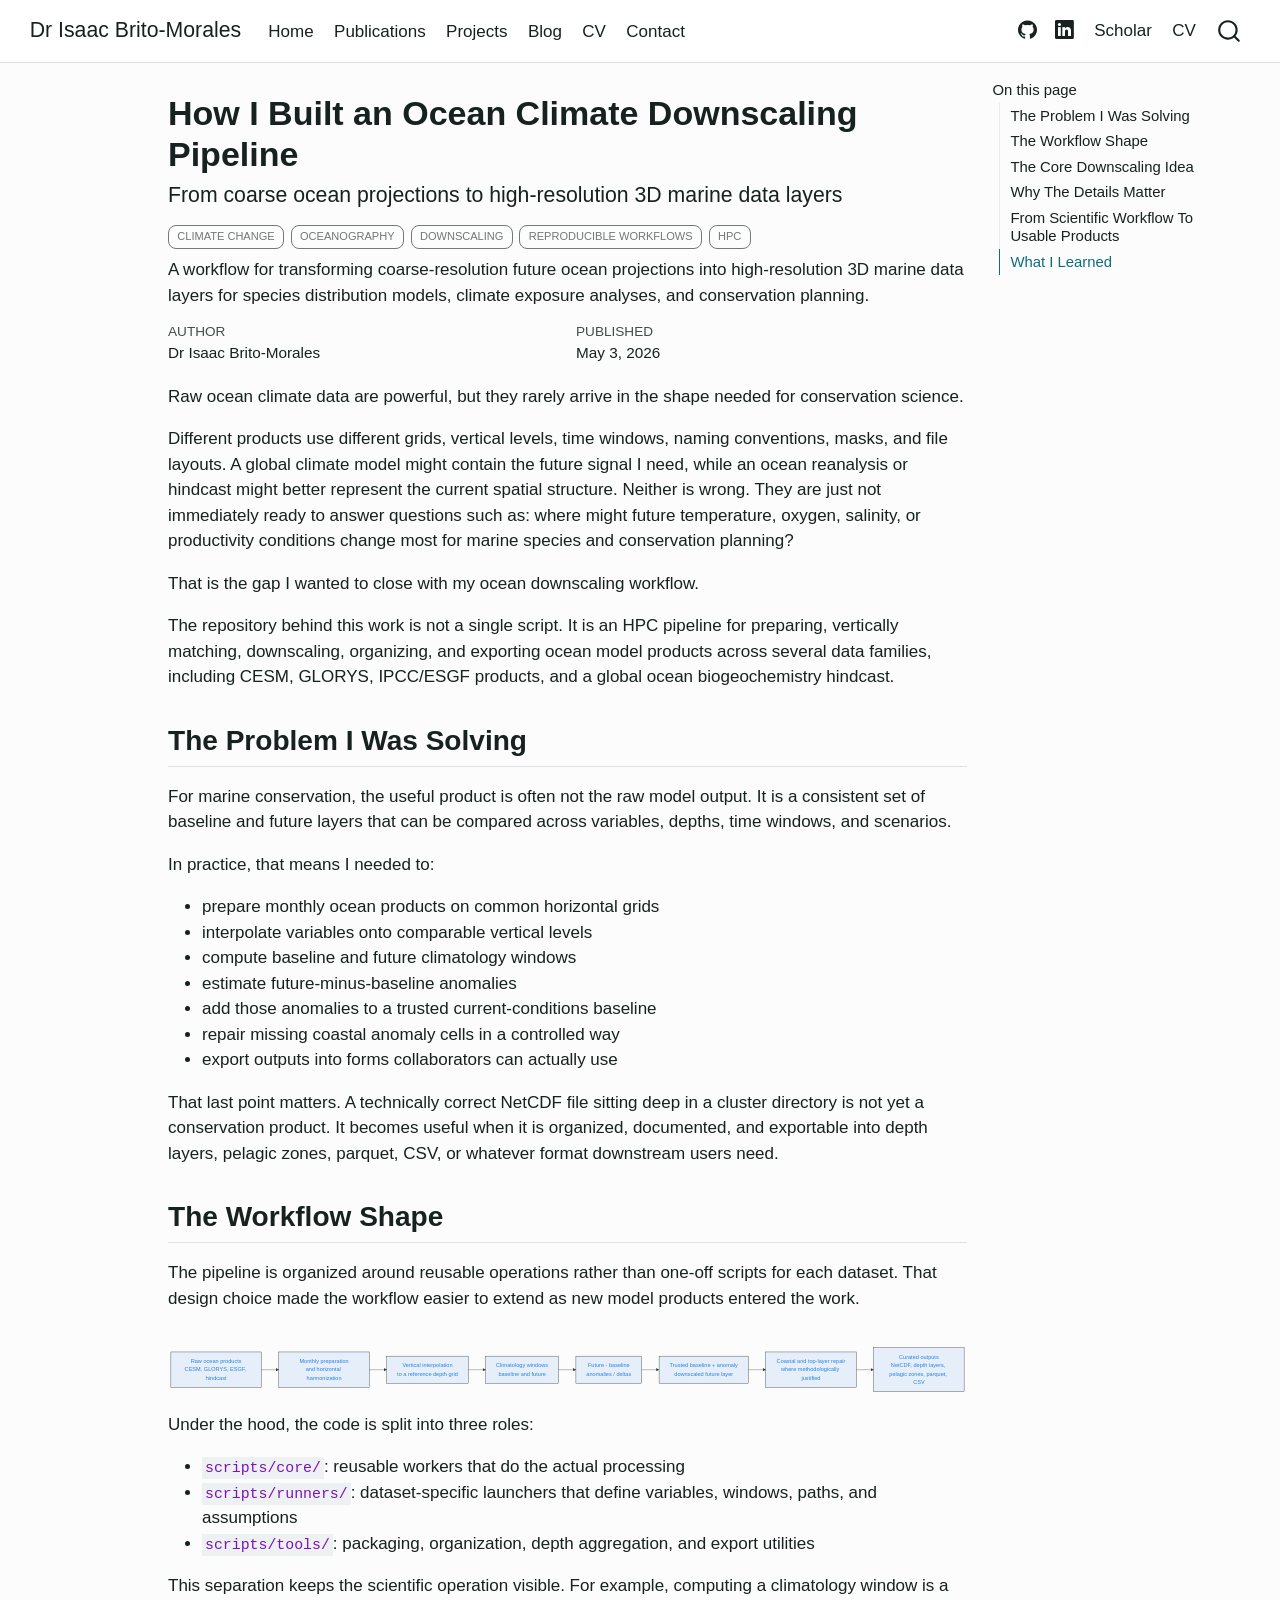
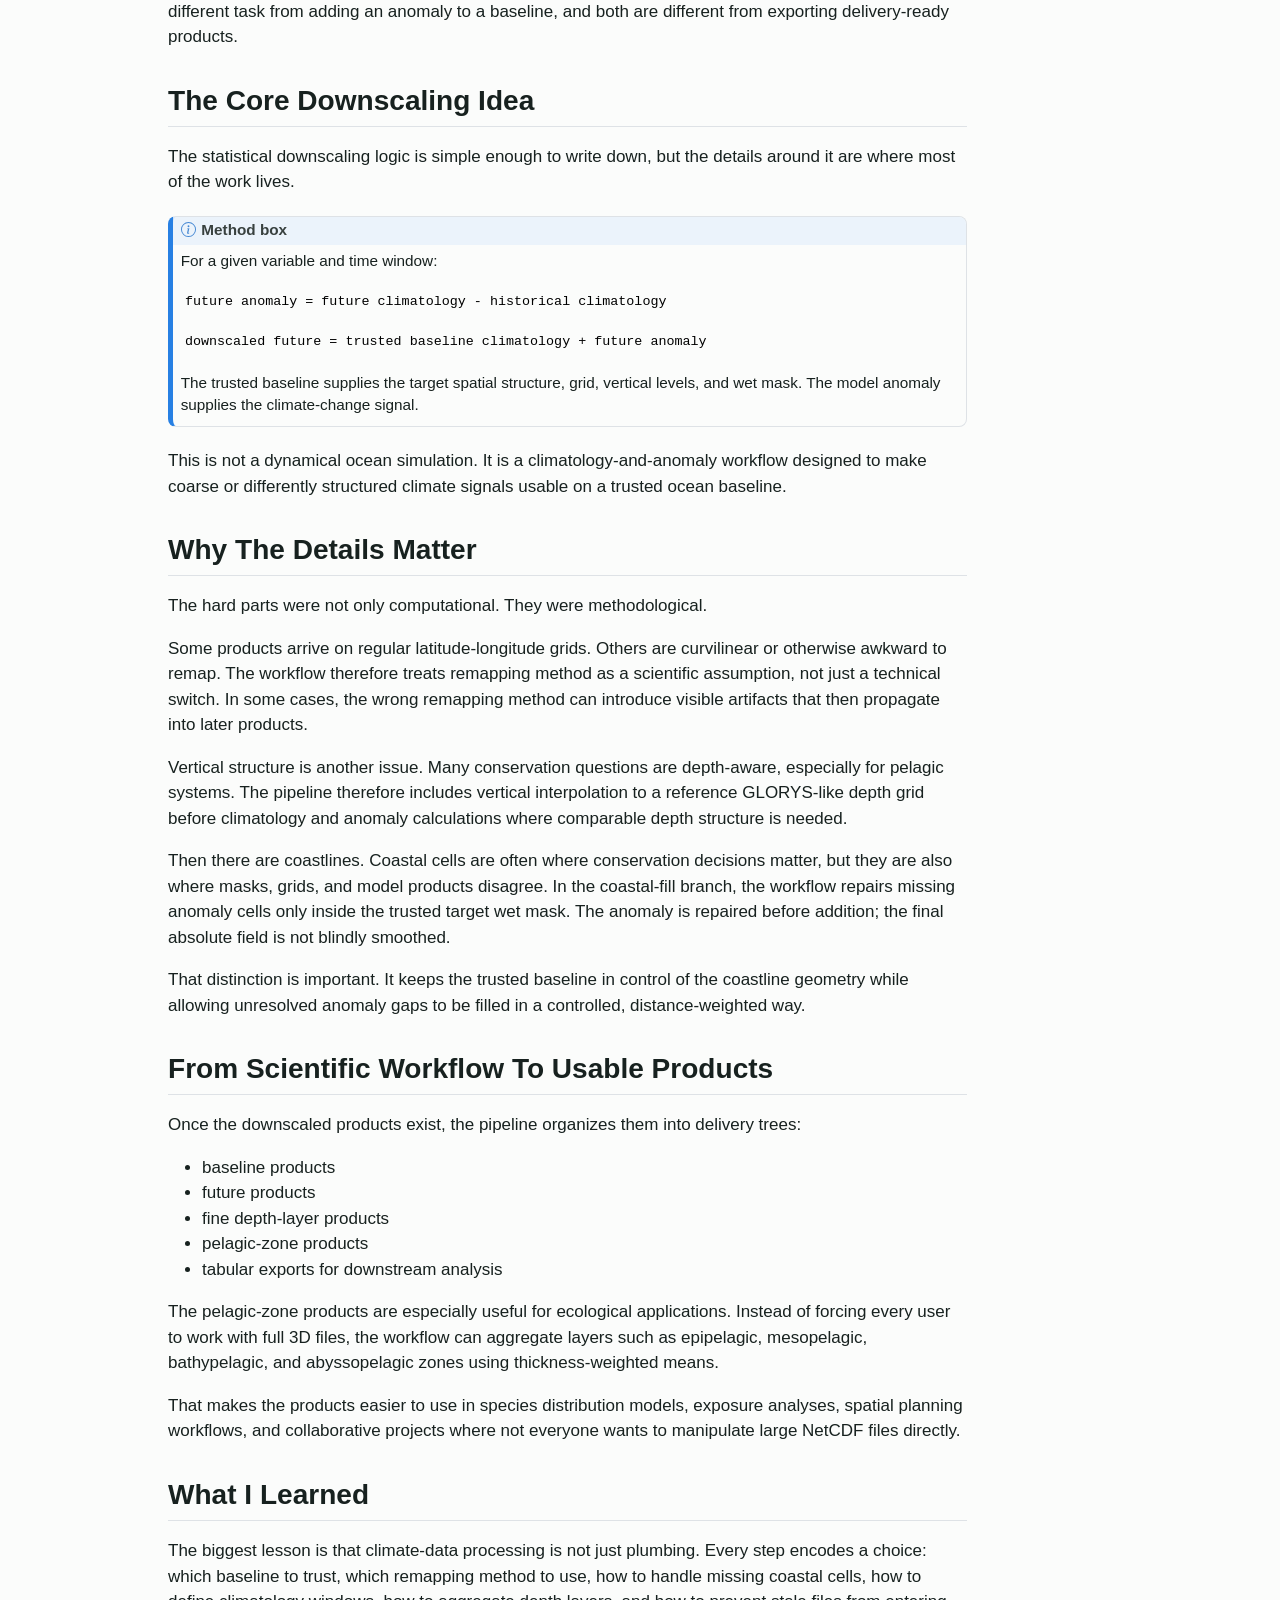
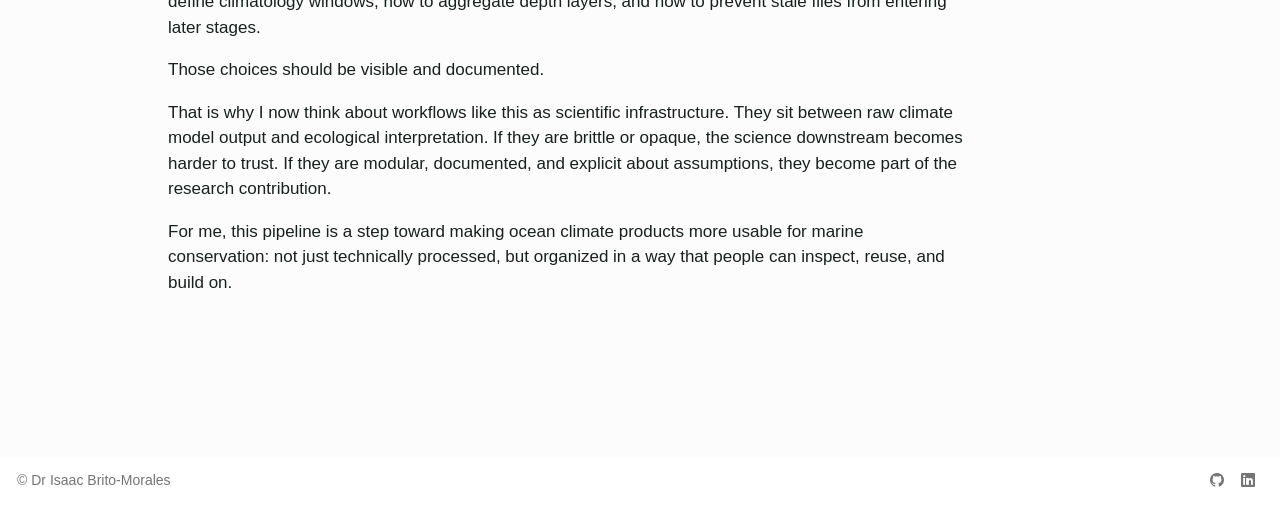
==== commit cb093367: "Update Quarto site assets & publications Regenerate site with Quarto 1.9.38: bump generator meta, re" ====
--- a/docs/posts/ocean-climate-downscaling-pipeline/index.html
+++ b/docs/posts/ocean-climate-downscaling-pipeline/index.html
@@ -2,7 +2,7 @@
 <html xmlns="http://www.w3.org/1999/xhtml" lang="en" xml:lang="en"><head>
 
 <meta charset="utf-8">
-<meta name="generator" content="quarto-1.8.26">
+<meta name="generator" content="quarto-1.9.38">
 
 <meta name="viewport" content="width=device-width, initial-scale=1.0, user-scalable=yes">
 
@@ -12,6 +12,9 @@
 
 <title>How I Built an Ocean Climate Downscaling Pipeline – Dr Isaac Brito-Morales</title>
 <style>
+/* Default styles provided by pandoc.
+** See https://pandoc.org/MANUAL.html#variables-for-html for config info.
+*/
 code{white-space: pre-wrap;}
 span.smallcaps{font-variant: small-caps;}
 div.columns{display: flex; gap: min(4vw, 1.5em);}
@@ -35,15 +38,14 @@
 <link href="../../content/images/isaac-brito-morales_v02.jpg" rel="icon" type="image/jpeg">
 <script src="../../site_libs/quarto-html/quarto.js" type="module"></script>
 <script src="../../site_libs/quarto-html/tabsets/tabsets.js" type="module"></script>
-<script src="../../site_libs/quarto-html/axe/axe-check.js" type="module"></script>
 <script src="../../site_libs/quarto-html/popper.min.js"></script>
 <script src="../../site_libs/quarto-html/tippy.umd.min.js"></script>
 <script src="../../site_libs/quarto-html/anchor.min.js"></script>
 <link href="../../site_libs/quarto-html/tippy.css" rel="stylesheet">
-<link href="../../site_libs/quarto-html/quarto-syntax-highlighting-587c61ba64f3a5504c4d52d930310e48.css" rel="stylesheet" id="quarto-text-highlighting-styles">
+<link href="../../site_libs/quarto-html/quarto-syntax-highlighting-15634bcf2e68342d4ad2dfa704d543f6.css" rel="stylesheet" id="quarto-text-highlighting-styles">
 <script src="../../site_libs/bootstrap/bootstrap.min.js"></script>
 <link href="../../site_libs/bootstrap/bootstrap-icons.css" rel="stylesheet">
-<link href="../../site_libs/bootstrap/bootstrap-53d96bb4342333775a20fdd3372e1a85.min.css" rel="stylesheet" append-hash="true" id="quarto-bootstrap" data-mode="light">
+<link href="../../site_libs/bootstrap/bootstrap-2f965de9f919a8214ebeefbd69a2f208.min.css" rel="stylesheet" append-hash="true" id="quarto-bootstrap" data-mode="light">
 <script id="quarto-search-options" type="application/json">{
   "location": "navbar",
   "copy-button": false,
@@ -751,6 +753,48 @@
     </div>
   </div>
 </footer>
+<script>
+document.addEventListener("click", async (event) => {
+  const toggle = event.target.closest(".share-menu-toggle");
+  const nativeButton = event.target.closest("[data-share-native]");
+  const copyButton = event.target.closest("[data-copy-link]");
+
+  document.querySelectorAll(".share-menu.is-open").forEach((menu) => {
+    if (!menu.contains(event.target)) {
+      menu.classList.remove("is-open");
+      menu.querySelector(".share-menu-toggle")?.setAttribute("aria-expanded", "false");
+    }
+  });
+
+  if (toggle) {
+    const menu = toggle.closest(".share-menu");
+    const isOpen = menu.classList.toggle("is-open");
+    toggle.setAttribute("aria-expanded", String(isOpen));
+    return;
+  }
+
+  const menu = event.target.closest(".share-menu");
+  if (!menu) return;
+
+  const shareData = {
+    title: menu.dataset.shareTitle || document.title,
+    text: menu.dataset.shareText || "",
+    url: menu.dataset.shareUrl || window.location.href
+  };
+
+  if (nativeButton && navigator.share) {
+    await navigator.share(shareData);
+  }
+
+  if (copyButton && navigator.clipboard) {
+    await navigator.clipboard.writeText(shareData.url);
+    copyButton.textContent = "Copied";
+    setTimeout(() => {
+      copyButton.textContent = "Copy link";
+    }, 1600);
+  }
+});
+</script>
 
 
 
--- a/docs/site_libs/quarto-html/quarto-syntax-highlighting-15634bcf2e68342d4ad2dfa704d543f6.css
+++ b/docs/site_libs/quarto-html/quarto-syntax-highlighting-15634bcf2e68342d4ad2dfa704d543f6.css
@@ -0,0 +1,236 @@
+/* quarto syntax highlight colors */
+:root {
+  --quarto-hl-ot-color: #003B4F;
+  --quarto-hl-at-color: #657422;
+  --quarto-hl-ss-color: #20794D;
+  --quarto-hl-an-color: #5E5E5E;
+  --quarto-hl-fu-color: #4758AB;
+  --quarto-hl-st-color: #20794D;
+  --quarto-hl-cf-color: #003B4F;
+  --quarto-hl-op-color: #5E5E5E;
+  --quarto-hl-er-color: #AD0000;
+  --quarto-hl-bn-color: #AD0000;
+  --quarto-hl-al-color: #AD0000;
+  --quarto-hl-va-color: #111111;
+  --quarto-hl-bu-color: inherit;
+  --quarto-hl-ex-color: inherit;
+  --quarto-hl-pp-color: #AD0000;
+  --quarto-hl-in-color: #5E5E5E;
+  --quarto-hl-vs-color: #20794D;
+  --quarto-hl-wa-color: #5E5E5E;
+  --quarto-hl-do-color: #5E5E5E;
+  --quarto-hl-im-color: #00769E;
+  --quarto-hl-ch-color: #20794D;
+  --quarto-hl-dt-color: #AD0000;
+  --quarto-hl-fl-color: #AD0000;
+  --quarto-hl-co-color: #5E5E5E;
+  --quarto-hl-cv-color: #5E5E5E;
+  --quarto-hl-cn-color: #8f5902;
+  --quarto-hl-sc-color: #5E5E5E;
+  --quarto-hl-dv-color: #AD0000;
+  --quarto-hl-kw-color: #003B4F;
+}
+
+/* other quarto variables */
+:root {
+  --quarto-font-monospace: SFMono-Regular, Menlo, Monaco, Consolas, "Liberation Mono", "Courier New", monospace;
+}
+
+/* syntax highlight based on Pandoc's rules */
+pre > code.sourceCode > span {
+  color: #003B4F;
+}
+
+code.sourceCode > span {
+  color: #003B4F;
+}
+
+div.sourceCode,
+div.sourceCode pre.sourceCode {
+  color: #003B4F;
+}
+
+/* Normal */
+code span {
+  color: #003B4F;
+}
+
+/* Alert */
+code span.al {
+  color: #AD0000;
+  font-style: inherit;
+}
+
+/* Annotation */
+code span.an {
+  color: #5E5E5E;
+  font-style: inherit;
+}
+
+/* Attribute */
+code span.at {
+  color: #657422;
+  font-style: inherit;
+}
+
+/* BaseN */
+code span.bn {
+  color: #AD0000;
+  font-style: inherit;
+}
+
+/* BuiltIn */
+code span.bu {
+  font-style: inherit;
+}
+
+/* ControlFlow */
+code span.cf {
+  color: #003B4F;
+  font-weight: bold;
+  font-style: inherit;
+}
+
+/* Char */
+code span.ch {
+  color: #20794D;
+  font-style: inherit;
+}
+
+/* Constant */
+code span.cn {
+  color: #8f5902;
+  font-style: inherit;
+}
+
+/* Comment */
+code span.co {
+  color: #5E5E5E;
+  font-style: inherit;
+}
+
+/* CommentVar */
+code span.cv {
+  color: #5E5E5E;
+  font-style: italic;
+}
+
+/* Documentation */
+code span.do {
+  color: #5E5E5E;
+  font-style: italic;
+}
+
+/* DataType */
+code span.dt {
+  color: #AD0000;
+  font-style: inherit;
+}
+
+/* DecVal */
+code span.dv {
+  color: #AD0000;
+  font-style: inherit;
+}
+
+/* Error */
+code span.er {
+  color: #AD0000;
+  font-style: inherit;
+}
+
+/* Extension */
+code span.ex {
+  font-style: inherit;
+}
+
+/* Float */
+code span.fl {
+  color: #AD0000;
+  font-style: inherit;
+}
+
+/* Function */
+code span.fu {
+  color: #4758AB;
+  font-style: inherit;
+}
+
+/* Import */
+code span.im {
+  color: #00769E;
+  font-style: inherit;
+}
+
+/* Information */
+code span.in {
+  color: #5E5E5E;
+  font-style: inherit;
+}
+
+/* Keyword */
+code span.kw {
+  color: #003B4F;
+  font-weight: bold;
+  font-style: inherit;
+}
+
+/* Operator */
+code span.op {
+  color: #5E5E5E;
+  font-style: inherit;
+}
+
+/* Other */
+code span.ot {
+  color: #003B4F;
+  font-style: inherit;
+}
+
+/* Preprocessor */
+code span.pp {
+  color: #AD0000;
+  font-style: inherit;
+}
+
+/* SpecialChar */
+code span.sc {
+  color: #5E5E5E;
+  font-style: inherit;
+}
+
+/* SpecialString */
+code span.ss {
+  color: #20794D;
+  font-style: inherit;
+}
+
+/* String */
+code span.st {
+  color: #20794D;
+  font-style: inherit;
+}
+
+/* Variable */
+code span.va {
+  color: #111111;
+  font-style: inherit;
+}
+
+/* VerbatimString */
+code span.vs {
+  color: #20794D;
+  font-style: inherit;
+}
+
+/* Warning */
+code span.wa {
+  color: #5E5E5E;
+  font-style: italic;
+}
+
+.prevent-inlining {
+  content: "</";
+}
+
+/*# sourceMappingURL=f23921c56f73e400b49028c9186a1aa0.css.map */
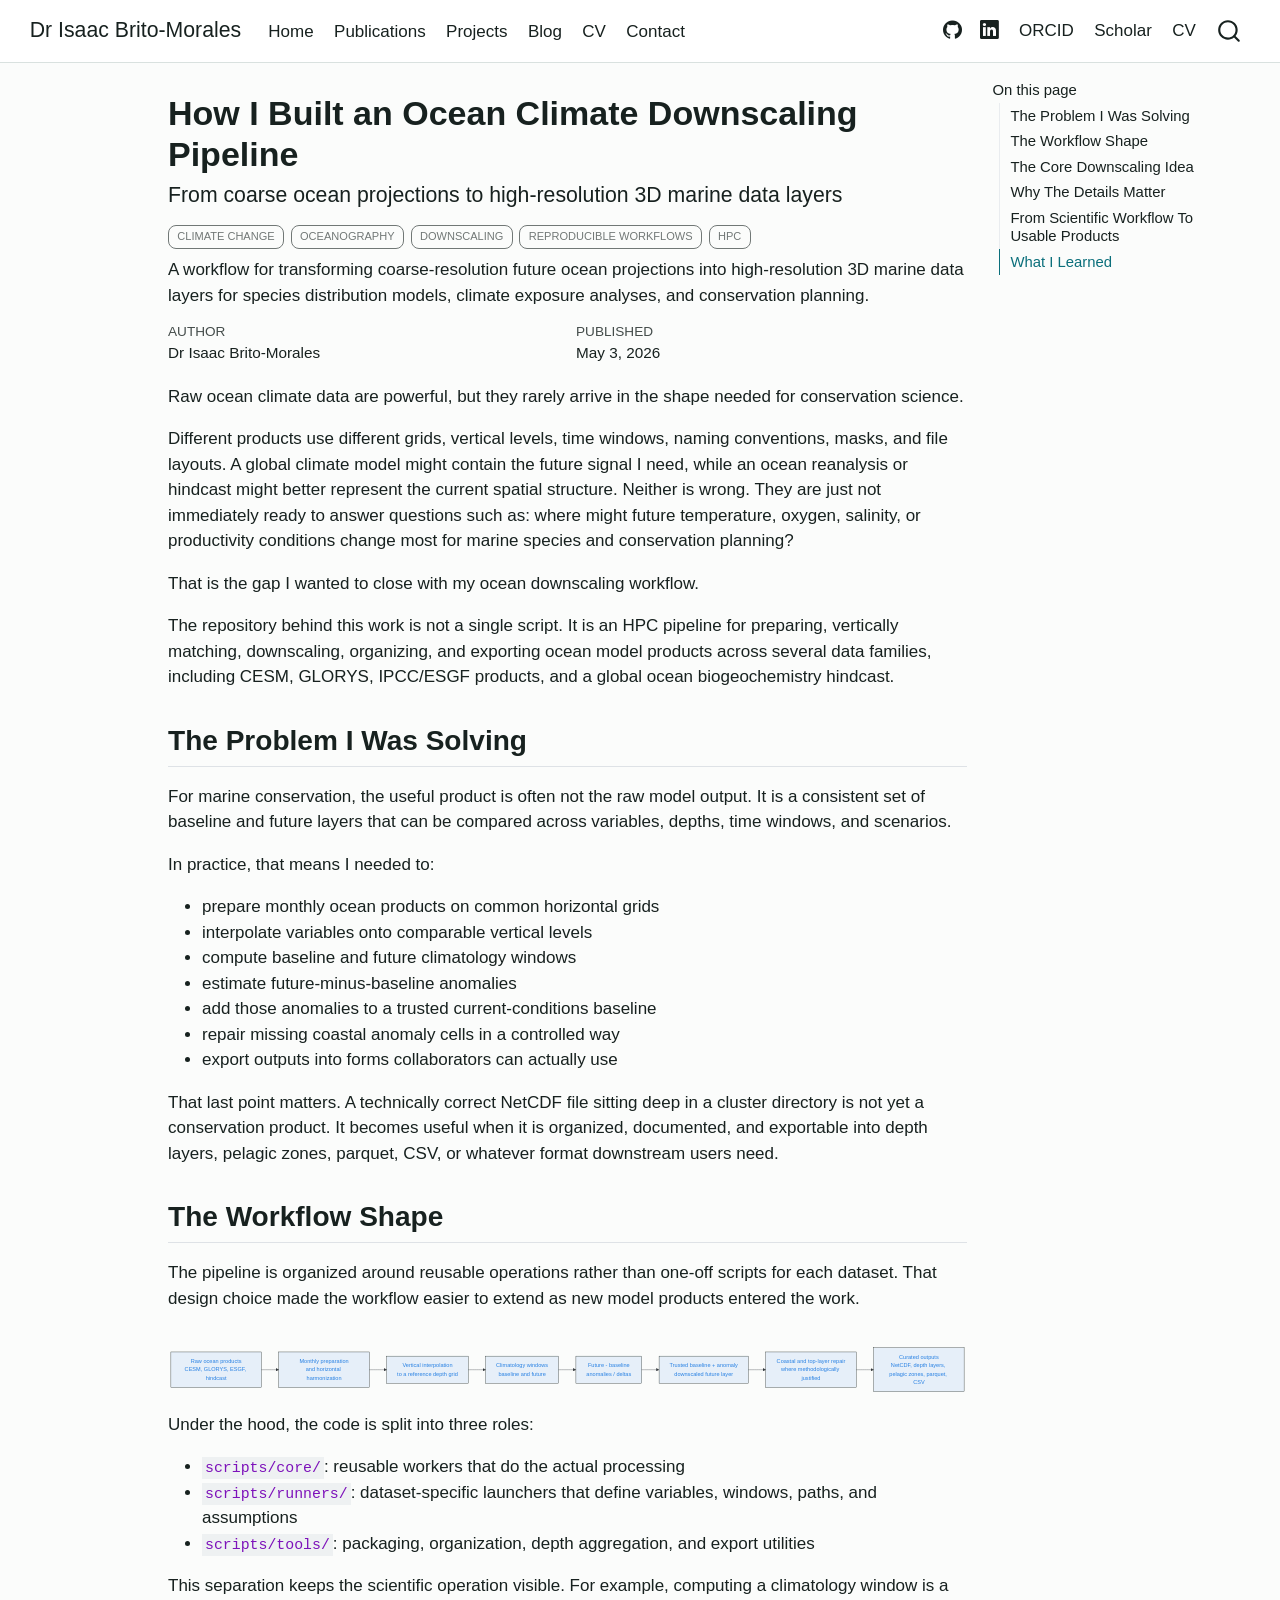
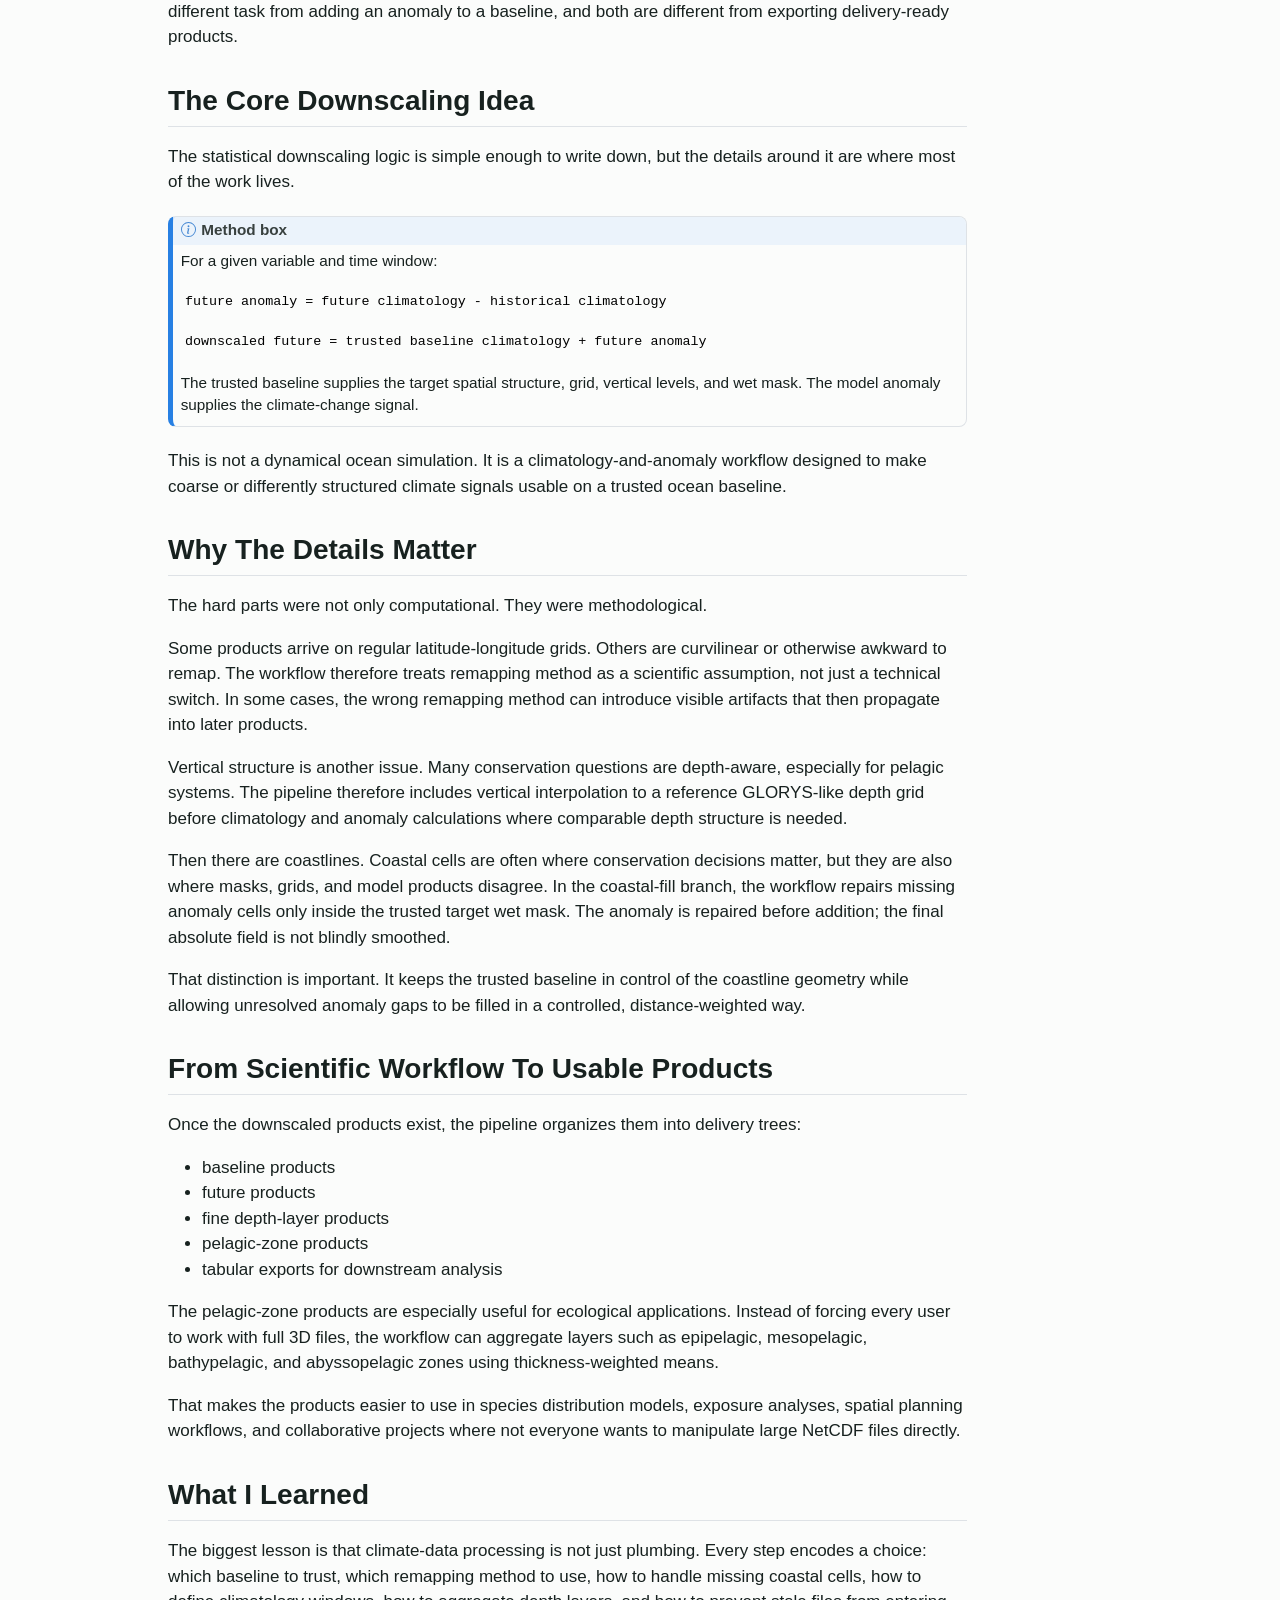
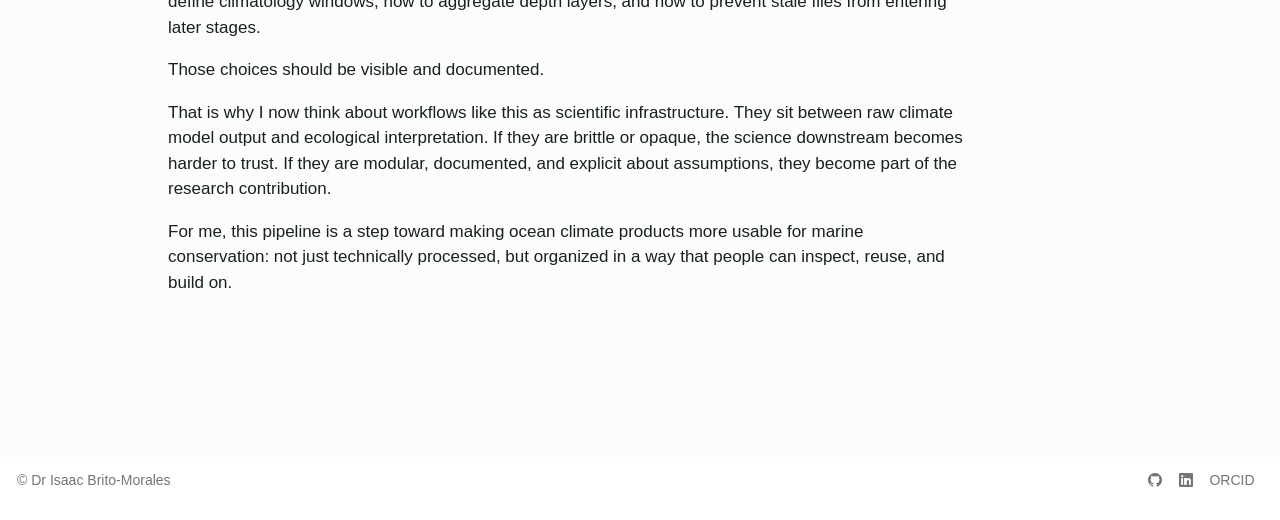
==== commit 9de85dbc: "Revamp site: ORCID, CV, publications, and homepage - Add ORCID link to navbar and all page footers -" ====
--- a/docs/posts/ocean-climate-downscaling-pipeline/index.html
+++ b/docs/posts/ocean-climate-downscaling-pipeline/index.html
@@ -45,7 +45,7 @@
 <link href="../../site_libs/quarto-html/quarto-syntax-highlighting-15634bcf2e68342d4ad2dfa704d543f6.css" rel="stylesheet" id="quarto-text-highlighting-styles">
 <script src="../../site_libs/bootstrap/bootstrap.min.js"></script>
 <link href="../../site_libs/bootstrap/bootstrap-icons.css" rel="stylesheet">
-<link href="../../site_libs/bootstrap/bootstrap-2f965de9f919a8214ebeefbd69a2f208.min.css" rel="stylesheet" append-hash="true" id="quarto-bootstrap" data-mode="light">
+<link href="../../site_libs/bootstrap/bootstrap-6c4ff9992be437ee69a351f2d5a55908.min.css" rel="stylesheet" append-hash="true" id="quarto-bootstrap" data-mode="light">
 <script id="quarto-search-options" type="application/json">{
   "location": "navbar",
   "copy-button": false,
@@ -144,11 +144,15 @@
 <span class="menu-text"></span></a>
   </li>  
   <li class="nav-item">
+    <a class="nav-link" href="https://orcid.org/0000-0003-0073-2431"> 
+<span class="menu-text">ORCID</span></a>
+  </li>  
+  <li class="nav-item">
     <a class="nav-link" href="https://scholar.google.com.au/citations?hl=en&amp;view_op=list_works&amp;gmla=AJsN-F5xl24DTIsGvaLU0eC3m1MDcho9MYiREe36Fg2N9Gi43a7GrLAl9R9cx9tlP3Ojy3Pbw3vQR5GjWGaxFt8PX-UPtBPkYpyCpTKp2huz5V-G2VpbMQ0&amp;user=o0-V01oAAAAJ#d=gsc_md_cod&amp;t=1777789187183&amp;u=%2Fcitations%3Fview_op%3Dlist_colleagues%26hl%3Den%26json%3D%26user%3Do0-V01oAAAAJ%23t%3Dgsc_cod_lc"> 
 <span class="menu-text">Scholar</span></a>
   </li>  
   <li class="nav-item">
-    <a class="nav-link" href="../../content/pdf/CV_academic_v02.pdf"> 
+    <a class="nav-link" href="../../content/pdf/isaac_brito_morales_academic_cv.pdf"> 
 <span class="menu-text">CV</span></a>
   </li>  
 </ul>
@@ -749,6 +753,11 @@
 </i> 
     </a>
   </li>  
+    <li class="nav-item">
+    <a class="nav-link" href="https://orcid.org/0000-0003-0073-2431">
+<p>ORCID</p>
+</a>
+  </li>  
 </ul>
     </div>
   </div>
